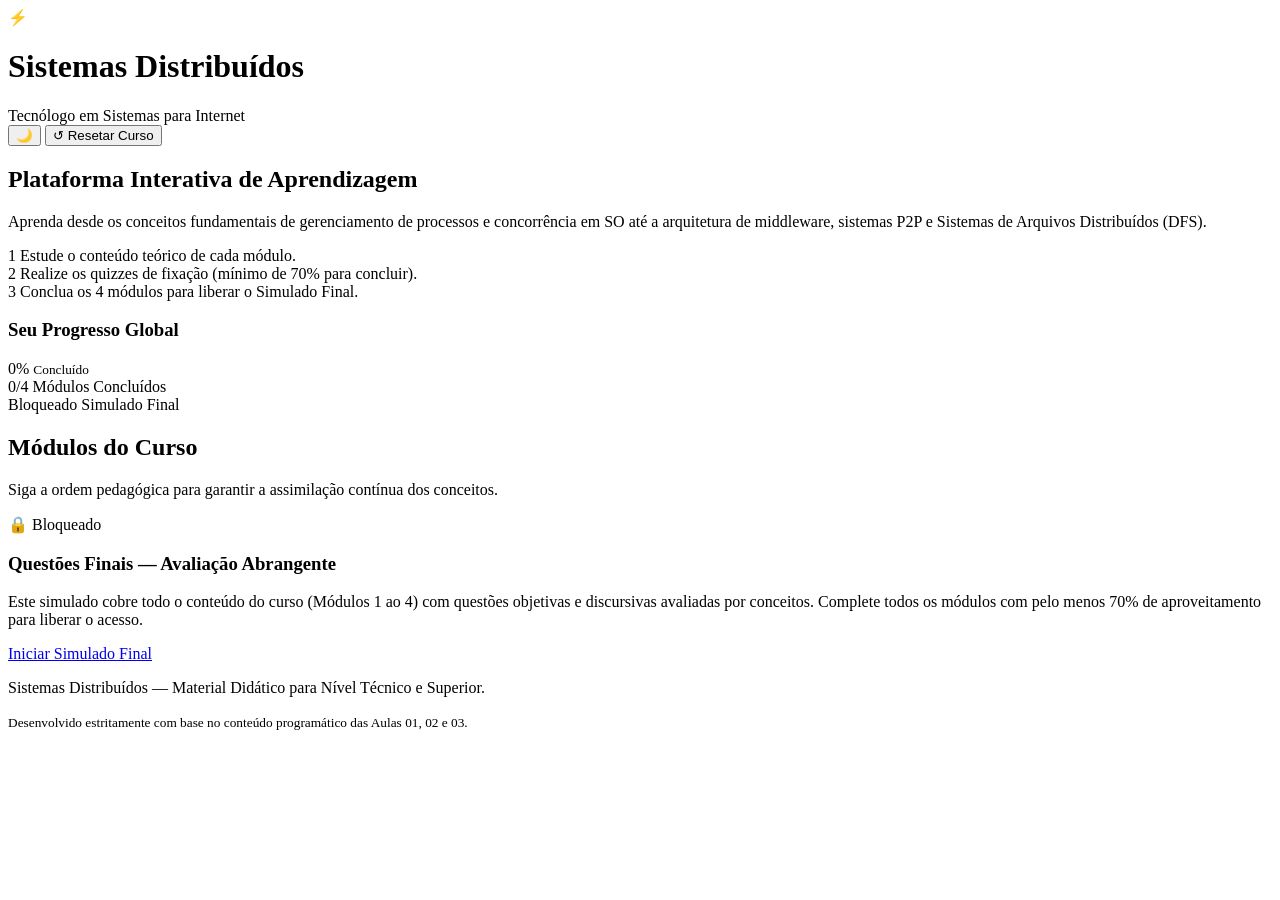
==== index.html @ 3cc9c7b3 "feat: Criando o arquivo index.html para o layout do curso interativo. Este arquivo HTML serve como a" ====
<!DOCTYPE html>
<html lang="pt-BR" data-theme="light">
<head>
    <meta charset="UTF-8">
    <meta name="viewport" content="width=device-width, initial-scale=1.0">
    <title>Sistemas Distribuídos — Curso Interativo</title>
    <meta name="description" content="Plataforma de estudo interativa para a disciplina de Sistemas Distribuídos do curso Tecnólogo em Sistemas para Internet.">
    
    <!-- Estilos CSS -->
    <link rel="stylesheet" href="css/style.css">
</head>
<body>

    <!-- Header Principal -->
    <header class="main-header">
        <div class="header-container">
            <div class="brand">
                <span class="brand-icon">⚡</span>
                <div class="brand-text">
                    <h1>Sistemas Distribuídos</h1>
                    <span class="brand-sub">Tecnólogo em Sistemas para Internet</span>
                </div>
            </div>

            <div class="header-actions">
                <button id="theme-toggle" class="btn-icon" aria-label="Alternar modo escuro" title="Alternar Modo Claro/Escuro">
                    <span class="theme-icon">🌙</span>
                </button>
                <button id="reset-progress" class="btn-outline-danger" title="Reiniciar todo o progresso do curso">
                    <span>↺ Resetar Curso</span>
                </button>
            </div>
        </div>
    </header>

    <!-- Conteúdo Principal -->
    <main class="main-container">

        <!-- Banner de Boas-vindas e Visão Geral -->
        <section class="hero-card">
            <div class="hero-content">
                <h2>Plataforma Interativa de Aprendizagem</h2>
                <p>
                    Aprenda desde os conceitos fundamentais de gerenciamento de processos e concorrência em SO até a arquitetura de middleware, sistemas P2P e Sistemas de Arquivos Distribuídos (DFS).
                </p>
                
                <div class="hero-instructions">
                    <div class="instruction-item">
                        <span class="step-num">1</span>
                        <span>Estude o conteúdo teórico de cada módulo.</span>
                    </div>
                    <div class="instruction-item">
                        <span class="step-num">2</span>
                        <span>Realize os quizzes de fixação (mínimo de 70% para concluir).</span>
                    </div>
                    <div class="instruction-item">
                        <span class="step-num">3</span>
                        <span>Conclua os 4 módulos para liberar o Simulado Final.</span>
                    </div>
                </div>
            </div>

            <!-- Card de Progresso Global -->
            <div class="global-progress-card">
                <h3>Seu Progresso Global</h3>
                <div class="progress-circle-container">
                    <div class="progress-text-display">
                        <span id="global-percentage">0%</span>
                        <small>Concluído</small>
                    </div>
                </div>
                
                <div class="progress-bar-wrapper">
                    <div class="progress-bar-bg">
                        <div id="global-progress-fill" class="progress-bar-fill" style="width: 0%;"></div>
                    </div>
                </div>

                <div class="stats-summary">
                    <div class="stat-box">
                        <span class="stat-number" id="completed-modules-count">0/4</span>
                        <span class="stat-label">Módulos Concluídos</span>
                    </div>
                    <div class="stat-box">
                        <span class="stat-number" id="final-exam-status">Bloqueado</span>
                        <span class="stat-label">Simulado Final</span>
                    </div>
                </div>
            </div>
        </section>

        <!-- Grade de Módulos -->
        <section class="modules-section">
            <div class="section-title-group">
                <h2>Módulos do Curso</h2>
                <p>Siga a ordem pedagógica para garantir a assimilação contínua dos conceitos.</p>
            </div>

            <div id="modules-grid" class="modules-grid">
                <!-- Cards dos Módulos serão renderizados dinamicamente via app.js -->
            </div>
        </section>

        <!-- Seção do Simulado Final -->
        <section class="final-exam-section">
            <div id="final-exam-card" class="exam-card locked">
                <div class="exam-badge" id="exam-badge">🔒 Bloqueado</div>
                <div class="exam-content">
                    <h3>Questões Finais — Avaliação Abrangente</h3>
                    <p id="exam-description">
                        Este simulado cobre todo o conteúdo do curso (Módulos 1 ao 4) com questões objetivas e discursivas avaliadas por conceitos. Complete todos os módulos com pelo menos 70% de aproveitamento para liberar o acesso.
                    </p>
                </div>
                <div class="exam-action">
                    <a id="exam-button" href="questoes-finais.html" class="btn-primary disabled" aria-disabled="true">
                        Iniciar Simulado Final
                    </a>
                </div>
            </div>
        </section>

    </main>

    <!-- Rodapé -->
    <footer class="main-footer">
        <div class="footer-container">
            <p>Sistemas Distribuídos — Material Didático para Nível Técnico e Superior.</p>
            <p><small>Desenvolvido estritamente com base no conteúdo programático das Aulas 01, 02 e 03.</small></p>
        </div>
    </footer>

    <!-- Scripts JavaScript -->
    <script src="js/progress.js"></script>
    <script src="js/app.js"></script>
</body>
</html>
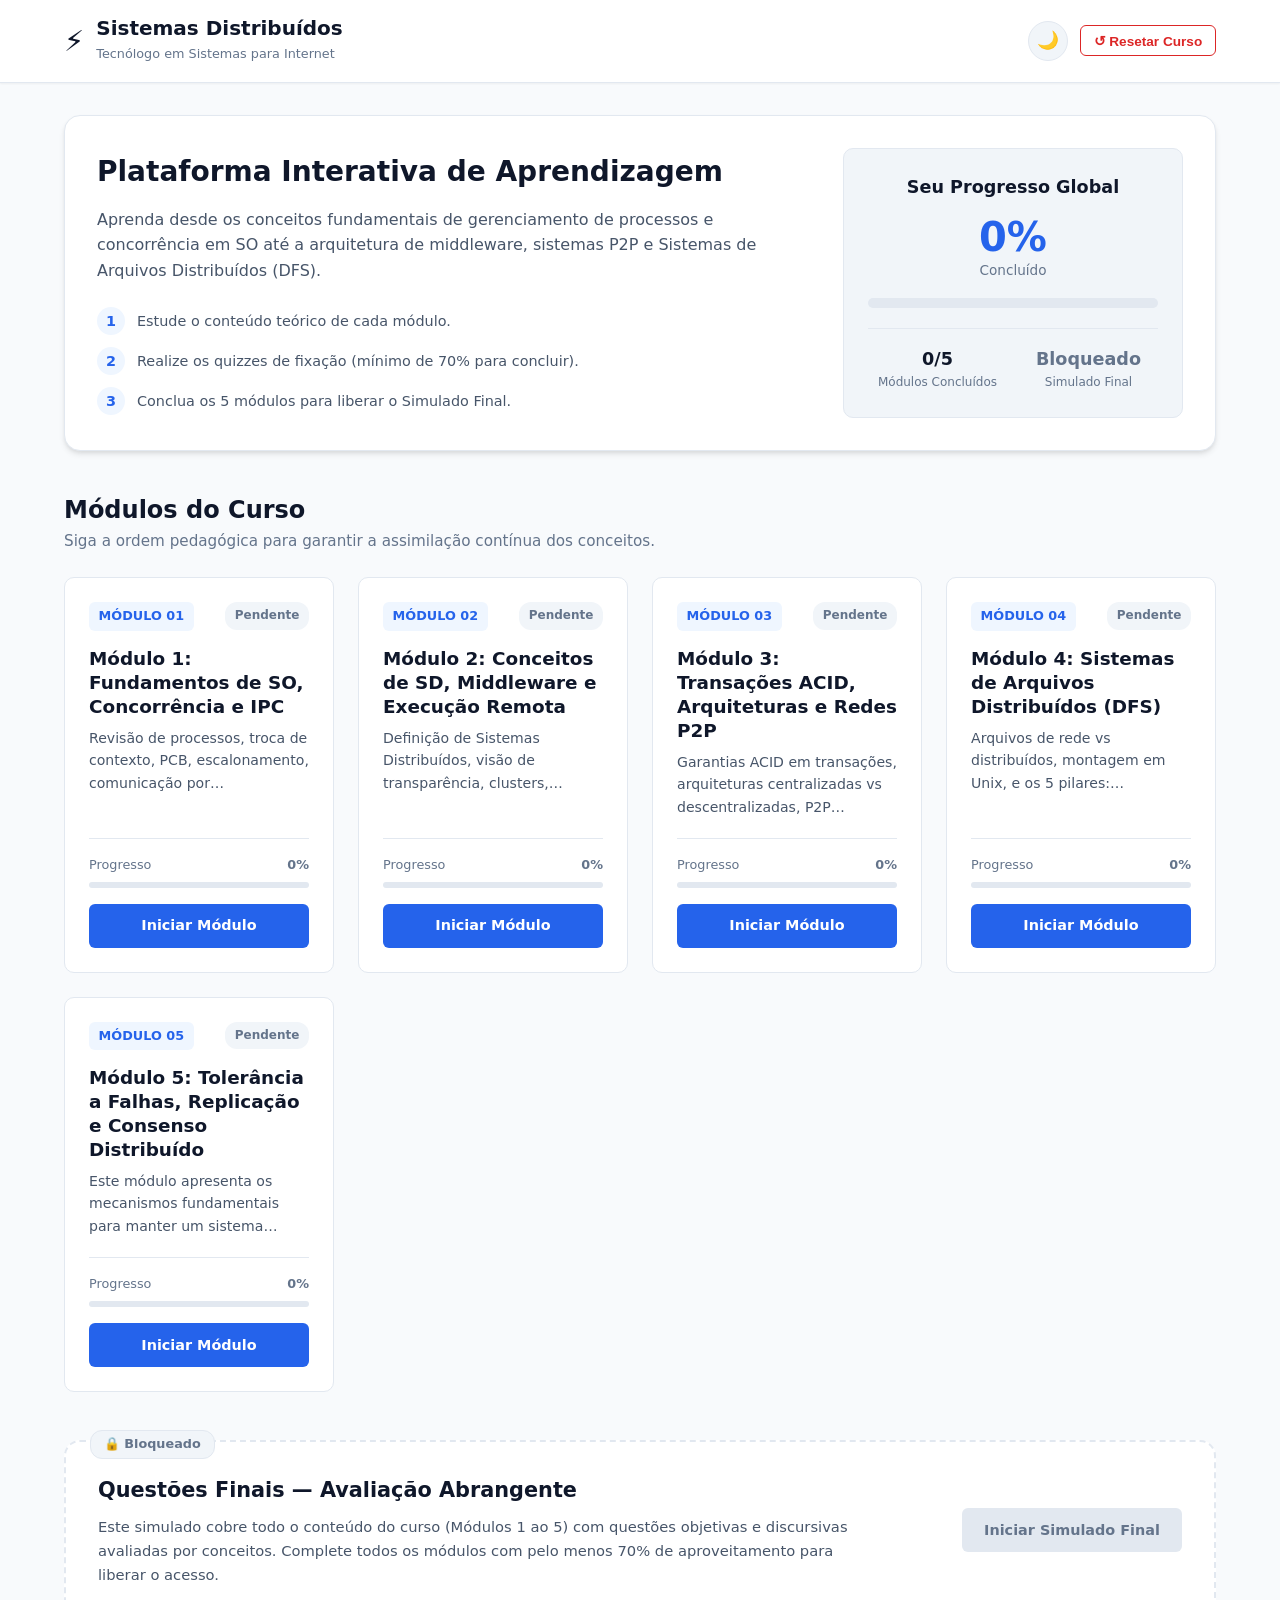
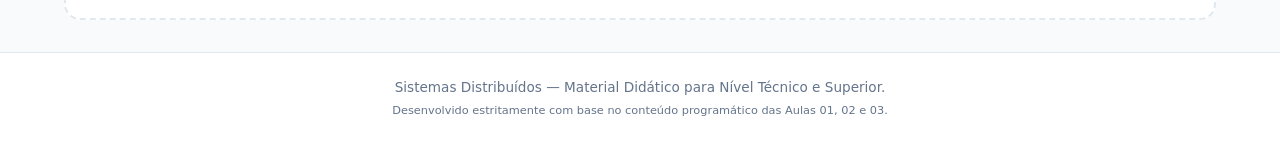
==== commit 600075f0: "feat: Adicionar Módulo 5 e atualizar referências de progresso para o curso de Sistemas Distribuídos" ====
--- a/index.html
+++ b/index.html
@@ -55,7 +55,7 @@
                     </div>
                     <div class="instruction-item">
                         <span class="step-num">3</span>
-                        <span>Conclua os 4 módulos para liberar o Simulado Final.</span>
+                        <span>Conclua os 5 módulos para liberar o Simulado Final.</span>
                     </div>
                 </div>
             </div>
@@ -78,7 +78,7 @@
 
                 <div class="stats-summary">
                     <div class="stat-box">
-                        <span class="stat-number" id="completed-modules-count">0/4</span>
+                        <span class="stat-number" id="completed-modules-count">0/5</span>
                         <span class="stat-label">Módulos Concluídos</span>
                     </div>
                     <div class="stat-box">
@@ -108,7 +108,7 @@
                 <div class="exam-content">
                     <h3>Questões Finais — Avaliação Abrangente</h3>
                     <p id="exam-description">
-                        Este simulado cobre todo o conteúdo do curso (Módulos 1 ao 4) com questões objetivas e discursivas avaliadas por conceitos. Complete todos os módulos com pelo menos 70% de aproveitamento para liberar o acesso.
+                        Este simulado cobre todo o conteúdo do curso (Módulos 1 ao 5) com questões objetivas e discursivas avaliadas por conceitos. Complete todos os módulos com pelo menos 70% de aproveitamento para liberar o acesso.
                     </p>
                 </div>
                 <div class="exam-action">
--- a/css/style.css
+++ b/css/style.css
@@ -0,0 +1,853 @@
+/* ==========================================================================
+   1. VARIÁVEIS CSS E DESIGN SYSTEM (MODO CLARO E ESCURO)
+   ========================================================================== */
+:root {
+    /* Cores de Fundo */
+    --bg-primary: #f8fafc;
+    --bg-card: #ffffff;
+    --bg-header: #ffffff;
+    --bg-secondary: #f1f5f9;
+    
+    /* Cores de Texto */
+    --text-primary: #0f172a;
+    --text-secondary: #475569;
+    --text-muted: #64748b;
+    
+    /* Cores da Marca e Ações */
+    --primary-color: #2563eb;
+    --primary-hover: #1d4ed8;
+    --primary-light: #eff6ff;
+    
+    /* Status e Feedback */
+    --success-color: #16a34a;
+    --success-light: #f0fdf4;
+    --warning-color: #d97706;
+    --warning-light: #fffbeb;
+    --danger-color: #dc2626;
+    --danger-light: #fef2f2;
+    
+    /* Bordas e Sombras */
+    --border-color: #e2e8f0;
+    --border-hover: #cbd5e1;
+    --shadow-sm: 0 1px 2px 0 rgba(0, 0, 0, 0.05);
+    --shadow-md: 0 4px 6px -1px rgba(0, 0, 0, 0.1), 0 2px 4px -1px rgba(0, 0, 0, 0.06);
+    --shadow-lg: 0 10px 15px -3px rgba(0, 0, 0, 0.1), 0 4px 6px -2px rgba(0, 0, 0, 0.05);
+    
+    /* Transições e Raios de Borda */
+    --radius-sm: 6px;
+    --radius-md: 10px;
+    --radius-lg: 16px;
+    --transition-fast: 0.2s ease;
+    --transition-normal: 0.3s ease;
+}
+
+[data-theme="dark"] {
+    --bg-primary: #0f172a;
+    --bg-card: #1e293b;
+    --bg-header: #1e293b;
+    --bg-secondary: #334155;
+    
+    --text-primary: #f8fafc;
+    --text-secondary: #cbd5e1;
+    --text-muted: #94a3b8;
+    
+    --primary-color: #3b82f6;
+    --primary-hover: #60a5fa;
+    --primary-light: #1e3a8a;
+    
+    --success-color: #22c55e;
+    --success-light: #14532d;
+    --warning-color: #f59e0b;
+    --warning-light: #78350f;
+    --danger-color: #ef4444;
+    --danger-light: #7f1d1d;
+    
+    --border-color: #334155;
+    --border-hover: #475569;
+    --shadow-sm: 0 1px 2px 0 rgba(0, 0, 0, 0.3);
+    --shadow-md: 0 4px 6px -1px rgba(0, 0, 0, 0.4);
+    --shadow-lg: 0 10px 15px -3px rgba(0, 0, 0, 0.5);
+}
+
+/* ==========================================================================
+   2. RESET E ESTILOS BASE
+   ========================================================================== */
+* {
+    margin: 0;
+    padding: 0;
+    box-sizing: border-box;
+}
+
+body {
+    font-family: system-ui, -apple-system, BlinkMacSystemFont, 'Segoe UI', Roboto, Oxygen, Ubuntu, Cantarell, sans-serif;
+    background-color: var(--bg-primary);
+    color: var(--text-primary);
+    line-height: 1.6;
+    transition: background-color var(--transition-normal), color var(--transition-normal);
+    min-height: 100vh;
+    display: flex;
+    flex-direction: column;
+}
+
+/* Acessibilidade - Foco Visível */
+:focus-visible {
+    outline: 3px solid var(--primary-color);
+    outline-offset: 2px;
+}
+
+/* ==========================================================================
+   3. HEADER PRINCIPAL E BARRA DE NAVEGAÇÃO
+   ========================================================================== */
+.main-header {
+    background-color: var(--bg-header);
+    border-bottom: 1px solid var(--border-color);
+    position: sticky;
+    top: 0;
+    z-index: 100;
+    box-shadow: var(--shadow-sm);
+}
+
+.header-container {
+    max-width: 1200px;
+    margin: 0 auto;
+    padding: 1rem 1.5rem;
+    display: flex;
+    justify-content: space-between;
+    align-items: center;
+}
+
+.brand {
+    display: flex;
+    align-items: center;
+    gap: 0.75rem;
+}
+
+.brand-icon {
+    font-size: 1.8rem;
+}
+
+.brand-text h1 {
+    font-size: 1.25rem;
+    font-weight: 700;
+    line-height: 1.2;
+    color: var(--text-primary);
+}
+
+.brand-sub {
+    font-size: 0.8rem;
+    color: var(--text-muted);
+}
+
+.header-actions {
+    display: flex;
+    align-items: center;
+    gap: 0.75rem;
+}
+
+/* Botões utilitários do header */
+.btn-icon {
+    background: var(--bg-secondary);
+    border: 1px solid var(--border-color);
+    color: var(--text-primary);
+    width: 40px;
+    height: 40px;
+    border-radius: 50%;
+    display: flex;
+    align-items: center;
+    justify-content: center;
+    cursor: pointer;
+    font-size: 1.1rem;
+    transition: background-color var(--transition-fast);
+}
+
+.btn-icon:hover {
+    background-color: var(--border-color);
+}
+
+.btn-outline-danger {
+    background: transparent;
+    border: 1px solid var(--danger-color);
+    color: var(--danger-color);
+    padding: 0.4rem 0.8rem;
+    border-radius: var(--radius-sm);
+    font-size: 0.85rem;
+    font-weight: 600;
+    cursor: pointer;
+    transition: all var(--transition-fast);
+}
+
+.btn-outline-danger:hover {
+    background-color: var(--danger-color);
+    color: #ffffff;
+}
+
+/* ==========================================================================
+   4. LAYOUT PRINCIPAL E HERO CARD
+   ========================================================================== */
+.main-container {
+    max-width: 1200px;
+    margin: 2rem auto;
+    padding: 0 1.5rem;
+    flex: 1;
+}
+
+.hero-card {
+    background-color: var(--bg-card);
+    border: 1px solid var(--border-color);
+    border-radius: var(--radius-lg);
+    padding: 2rem;
+    box-shadow: var(--shadow-md);
+    display: grid;
+    grid-template-columns: 1fr 340px;
+    gap: 2rem;
+    align-items: center;
+    margin-bottom: 2.5rem;
+}
+
+.hero-content h2 {
+    font-size: 1.75rem;
+    color: var(--text-primary);
+    margin-bottom: 0.75rem;
+}
+
+.hero-content p {
+    color: var(--text-secondary);
+    font-size: 1rem;
+    margin-bottom: 1.5rem;
+}
+
+.hero-instructions {
+    display: flex;
+    flex-direction: column;
+    gap: 0.75rem;
+}
+
+.instruction-item {
+    display: flex;
+    align-items: center;
+    gap: 0.75rem;
+    font-size: 0.9rem;
+    color: var(--text-secondary);
+}
+
+.step-num {
+    background-color: var(--primary-light);
+    color: var(--primary-color);
+    font-weight: 700;
+    width: 28px;
+    height: 28px;
+    border-radius: 50%;
+    display: flex;
+    align-items: center;
+    justify-content: center;
+    flex-shrink: 0;
+}
+
+/* Painel do Progresso Global */
+.global-progress-card {
+    background-color: var(--bg-secondary);
+    border: 1px solid var(--border-color);
+    border-radius: var(--radius-md);
+    padding: 1.5rem;
+    text-align: center;
+}
+
+.global-progress-card h3 {
+    font-size: 1.1rem;
+    margin-bottom: 1rem;
+    color: var(--text-primary);
+}
+
+.progress-circle-container {
+    margin: 0 auto 1rem auto;
+}
+
+.progress-text-display span {
+    display: block;
+    font-size: 2.5rem;
+    font-weight: 800;
+    color: var(--primary-color);
+    line-height: 1;
+}
+
+.progress-text-display small {
+    font-size: 0.85rem;
+    color: var(--text-muted);
+}
+
+.progress-bar-wrapper {
+    margin-bottom: 1.25rem;
+}
+
+.progress-bar-bg {
+    background-color: var(--border-color);
+    height: 10px;
+    border-radius: 5px;
+    overflow: hidden;
+}
+
+.progress-bar-fill {
+    background-color: var(--primary-color);
+    height: 100%;
+    transition: width 0.5s ease-in-out;
+}
+
+.stats-summary {
+    display: grid;
+    grid-template-columns: 1fr 1fr;
+    gap: 0.75rem;
+    border-top: 1px solid var(--border-color);
+    padding-top: 1rem;
+}
+
+.stat-box {
+    display: flex;
+    flex-direction: column;
+}
+
+.stat-number {
+    font-weight: 700;
+    font-size: 1.1rem;
+    color: var(--text-primary);
+}
+
+.stat-label {
+    font-size: 0.75rem;
+    color: var(--text-muted);
+}
+
+/* ==========================================================================
+   5. GRADE DE MÓDULOS E CARDS INDIVIDUAIS
+   ========================================================================== */
+.modules-section {
+    margin-bottom: 3rem;
+}
+
+.section-title-group {
+    margin-bottom: 1.5rem;
+}
+
+.section-title-group h2 {
+    font-size: 1.5rem;
+    color: var(--text-primary);
+}
+
+.section-title-group p {
+    color: var(--text-muted);
+    font-size: 0.95rem;
+}
+
+.modules-grid {
+    display: grid;
+    grid-template-columns: repeat(auto-fit, minmax(270px, 1fr));
+    gap: 1.5rem;
+}
+
+.module-card {
+    background-color: var(--bg-card);
+    border: 1px solid var(--border-color);
+    border-radius: var(--radius-md);
+    padding: 1.5rem;
+    display: flex;
+    flex-direction: column;
+    justify-content: space-between;
+    transition: transform var(--transition-fast), box-shadow var(--transition-fast), border-color var(--transition-fast);
+}
+
+.module-card:hover {
+    transform: translateY(-3px);
+    box-shadow: var(--shadow-lg);
+    border-color: var(--border-hover);
+}
+
+.module-card-header {
+    display: flex;
+    justify-content: space-between;
+    align-items: flex-start;
+    margin-bottom: 1rem;
+}
+
+.module-number {
+    font-size: 0.8rem;
+    font-weight: 700;
+    text-transform: uppercase;
+    color: var(--primary-color);
+    background-color: var(--primary-light);
+    padding: 0.25rem 0.6rem;
+    border-radius: var(--radius-sm);
+}
+
+.module-status-badge {
+    font-size: 0.75rem;
+    font-weight: 600;
+    padding: 0.25rem 0.6rem;
+    border-radius: 12px;
+}
+
+.status-pendente {
+    background-color: var(--bg-secondary);
+    color: var(--text-muted);
+}
+
+.status-andamento {
+    background-color: var(--warning-light);
+    color: var(--warning-color);
+}
+
+.status-concluido {
+    background-color: var(--success-light);
+    color: var(--success-color);
+}
+
+.module-title {
+    font-size: 1.15rem;
+    color: var(--text-primary);
+    margin-bottom: 0.5rem;
+    line-height: 1.3;
+}
+
+.module-description {
+    font-size: 0.88rem;
+    color: var(--text-secondary);
+    margin-bottom: 1.25rem;
+    display: -webkit-box;
+    -webkit-line-clamp: 3;
+    line-clamp: 3;
+    -webkit-box-orient: vertical;
+    overflow: hidden;
+}
+
+.module-card-footer {
+    border-top: 1px solid var(--border-color);
+    padding-top: 1rem;
+}
+
+.module-progress-info {
+    display: flex;
+    justify-content: space-between;
+    font-size: 0.8rem;
+    color: var(--text-muted);
+    margin-bottom: 0.4rem;
+}
+
+.btn-primary {
+    display: inline-block;
+    width: 100%;
+    text-align: center;
+    background-color: var(--primary-color);
+    color: #ffffff;
+    padding: 0.65rem 1rem;
+    border-radius: var(--radius-sm);
+    font-weight: 600;
+    font-size: 0.9rem;
+    text-decoration: none;
+    border: none;
+    cursor: pointer;
+    transition: background-color var(--transition-fast);
+}
+
+.btn-primary:hover {
+    background-color: var(--primary-hover);
+}
+
+.btn-primary.disabled {
+    background-color: var(--border-color);
+    color: var(--text-muted);
+    cursor: not-allowed;
+    pointer-events: none;
+}
+
+/* ==========================================================================
+   6. SEÇÃO E CARD DO SIMULADO FINAL
+   ========================================================================== */
+.exam-card {
+    background-color: var(--bg-card);
+    border: 2px dashed var(--border-color);
+    border-radius: var(--radius-lg);
+    padding: 2rem;
+    display: flex;
+    justify-content: space-between;
+    align-items: center;
+    gap: 2rem;
+    position: relative;
+    transition: all var(--transition-normal);
+}
+
+.exam-card.unlocked {
+    border-style: solid;
+    border-color: var(--success-color);
+    background-color: var(--success-light);
+}
+
+.exam-badge {
+    position: absolute;
+    top: -12px;
+    left: 24px;
+    background-color: var(--bg-secondary);
+    color: var(--text-muted);
+    border: 1px solid var(--border-color);
+    padding: 0.2rem 0.8rem;
+    border-radius: 12px;
+    font-size: 0.8rem;
+    font-weight: 700;
+}
+
+.exam-card.unlocked .exam-badge {
+    background-color: var(--success-color);
+    color: #ffffff;
+    border-color: var(--success-color);
+}
+
+.exam-content h3 {
+    font-size: 1.3rem;
+    color: var(--text-primary);
+    margin-bottom: 0.5rem;
+}
+
+.exam-content p {
+    color: var(--text-secondary);
+    font-size: 0.92rem;
+    max-width: 750px;
+}
+
+.exam-action {
+    min-width: 220px;
+}
+
+/* ==========================================================================
+   7. RODAPÉ
+   ========================================================================== */
+.main-footer {
+    background-color: var(--bg-header);
+    border-top: 1px solid var(--border-color);
+    padding: 1.5rem;
+    text-align: center;
+    color: var(--text-muted);
+    font-size: 0.85rem;
+    margin-top: auto;
+}
+
+/* ==========================================================================
+   8. RESPONSIVIDADE E MEDIA QUERIES (390px, 768px, 1440px)
+   ========================================================================== */
+
+/* Tablets (até 768px) */
+@media (max-width: 768px) {
+    .hero-card {
+        grid-template-columns: 1fr;
+        padding: 1.5rem;
+    }
+    
+    .exam-card {
+        flex-direction: column;
+        align-items: flex-start;
+    }
+    
+    .exam-action {
+        width: 100%;
+    }
+}
+
+/* Celulares (390px e menores) */
+@media (max-width: 390px) {
+    .header-container {
+        padding: 0.8rem 1rem;
+    }
+    
+    .brand-text h1 {
+        font-size: 1.05rem;
+    }
+    
+    .brand-sub {
+        display: none;
+    }
+    
+    .main-container {
+        padding: 0 1rem;
+        margin: 1.2rem auto;
+    }
+    
+    .hero-content h2 {
+        font-size: 1.4rem;
+    }
+    
+    .modules-grid {
+        grid-template-columns: 1fr;
+    }
+}
+
+/* ==========================================================================
+   9. QUIZ, SIMULADO FINAL E FEEDBACK DISCURSIVO
+   ========================================================================== */
+.hidden {
+    display: none !important;
+}
+
+.quiz-form {
+    display: grid;
+    gap: 1.5rem;
+}
+
+.quiz-list {
+    display: grid;
+    gap: 1.25rem;
+}
+
+.question-card {
+    background-color: var(--bg-secondary);
+    border: 1px solid var(--border-color);
+    border-radius: var(--radius-md);
+    padding: 1.25rem;
+}
+
+.question-card h3 {
+    font-size: 1rem;
+    margin-bottom: 0.75rem;
+    color: var(--text-primary);
+}
+
+.question-card p {
+    color: var(--text-primary);
+    margin-bottom: 1rem;
+    line-height: 1.6;
+}
+
+.options-list {
+    display: grid;
+    gap: 0.7rem;
+}
+
+.option-item {
+    display: flex;
+    align-items: flex-start;
+    gap: 0.75rem;
+    padding: 0.8rem 0.9rem;
+    background-color: var(--bg-card);
+    border: 1px solid var(--border-color);
+    border-radius: var(--radius-sm);
+    color: var(--text-primary);
+    cursor: pointer;
+}
+
+.option-item input {
+    margin-top: 0.2rem;
+    accent-color: var(--primary-color);
+}
+
+.option-letter {
+    min-width: 28px;
+    height: 28px;
+    display: inline-flex;
+    align-items: center;
+    justify-content: center;
+    border-radius: 50%;
+    background-color: var(--primary-light);
+    color: var(--primary-color);
+    font-weight: 700;
+}
+
+.quiz-submit-btn {
+    width: 100%;
+    max-width: 260px;
+}
+
+.quiz-result-box {
+    margin-top: 1rem;
+    display: grid;
+    gap: 1rem;
+}
+
+.quiz-summary {
+    padding: 1rem 1.1rem;
+    border-radius: var(--radius-md);
+    border: 1px solid transparent;
+}
+
+.quiz-summary.success {
+    background-color: var(--success-light);
+    border-color: rgba(34, 197, 94, 0.3);
+    color: var(--text-primary);
+}
+
+.quiz-summary.warning {
+    background-color: var(--warning-light);
+    border-color: rgba(245, 158, 11, 0.3);
+    color: var(--text-primary);
+}
+
+.result-item {
+    padding: 1rem;
+    border: 1px solid var(--border-color);
+    border-radius: var(--radius-sm);
+    background-color: var(--bg-card);
+}
+
+.result-item.correct {
+    border-left: 4px solid var(--success-color);
+}
+
+.result-item.incorrect {
+    border-left: 4px solid var(--danger-color);
+}
+
+.result-item p {
+    margin: 0.35rem 0;
+    color: var(--text-primary);
+}
+
+.discursive-quiz-block {
+    display: grid;
+    gap: 1.25rem;
+    margin-top: 2rem;
+}
+
+.discursive-card {
+    background-color: var(--bg-card);
+    border: 1px solid var(--border-color);
+    border-radius: var(--radius-md);
+    padding: 1.25rem;
+}
+
+.discursive-card h3 {
+    margin-bottom: 0.7rem;
+    color: var(--text-primary);
+}
+
+.discursive-card p {
+    color: var(--text-secondary);
+    margin-bottom: 0.8rem;
+}
+
+.discursive-card textarea {
+    width: 100%;
+    min-height: 180px;
+    max-height: 420px;
+    padding: 1rem;
+    border-radius: var(--radius-md);
+    border: 1px solid var(--border-color);
+    background-color: var(--bg-primary);
+    color: var(--text-primary);
+    font: inherit;
+    font-size: 16px;
+    resize: vertical;
+    line-height: 1.6;
+    transition: border-color var(--transition-fast), box-shadow var(--transition-fast);
+}
+
+.discursive-card textarea:focus {
+    border-color: var(--primary-color);
+    box-shadow: 0 0 0 3px rgba(37, 99, 235, 0.12);
+}
+
+.discursive-feedback {
+    margin-top: 1rem;
+}
+
+.alert {
+    padding: 1rem;
+    border-radius: var(--radius-md);
+    border: 1px solid transparent;
+}
+
+.alert.success {
+    background-color: var(--success-light);
+    border-color: rgba(34, 197, 94, 0.35);
+    color: var(--text-primary);
+}
+
+.alert.warning {
+    background-color: var(--warning-light);
+    border-color: rgba(245, 158, 11, 0.35);
+    color: var(--text-primary);
+}
+
+.alert.error {
+    background-color: var(--danger-light);
+    border-color: rgba(220, 38, 38, 0.3);
+    color: var(--text-primary);
+}
+
+.empty-state {
+    color: var(--text-muted);
+    font-style: italic;
+}
+
+.exam-page-container {
+    padding-top: 1rem;
+}
+
+.exam-shell {
+    background-color: var(--bg-card);
+    border: 1px solid var(--border-color);
+    border-radius: var(--radius-lg);
+    box-shadow: var(--shadow-md);
+    padding: 2rem;
+}
+
+.exam-head {
+    margin-bottom: 2rem;
+}
+
+.exam-head h2 {
+    margin-bottom: 0.75rem;
+    color: var(--text-primary);
+}
+
+.exam-head p {
+    color: var(--text-secondary);
+}
+
+.exam-badge-final {
+    position: static;
+    display: inline-flex;
+    margin-bottom: 1rem;
+    background-color: var(--primary-light);
+    color: var(--primary-color);
+    border-color: transparent;
+}
+
+.exam-guard-card {
+    background-color: var(--bg-card);
+    border: 1px solid var(--border-color);
+    border-radius: var(--radius-lg);
+    padding: 2rem;
+    box-shadow: var(--shadow-md);
+    text-align: left;
+}
+
+.exam-guard-card h2 {
+    margin-bottom: 1rem;
+    color: var(--text-primary);
+}
+
+.exam-guard-card p {
+    margin-bottom: 1rem;
+    color: var(--text-secondary);
+}
+
+@media (max-width: 768px) {
+    .exam-shell,
+    .exam-guard-card {
+        padding: 1.25rem;
+    }
+
+    .quiz-submit-btn {
+        max-width: none;
+    }
+}
+
+@media (max-width: 390px) {
+    .question-card,
+    .discursive-card {
+        padding: 1rem;
+    }
+
+    .option-item {
+        padding: 0.7rem 0.8rem;
+    }
+
+    .discursive-card textarea {
+        min-height: 150px;
+        font-size: 16px;
+    }
+}
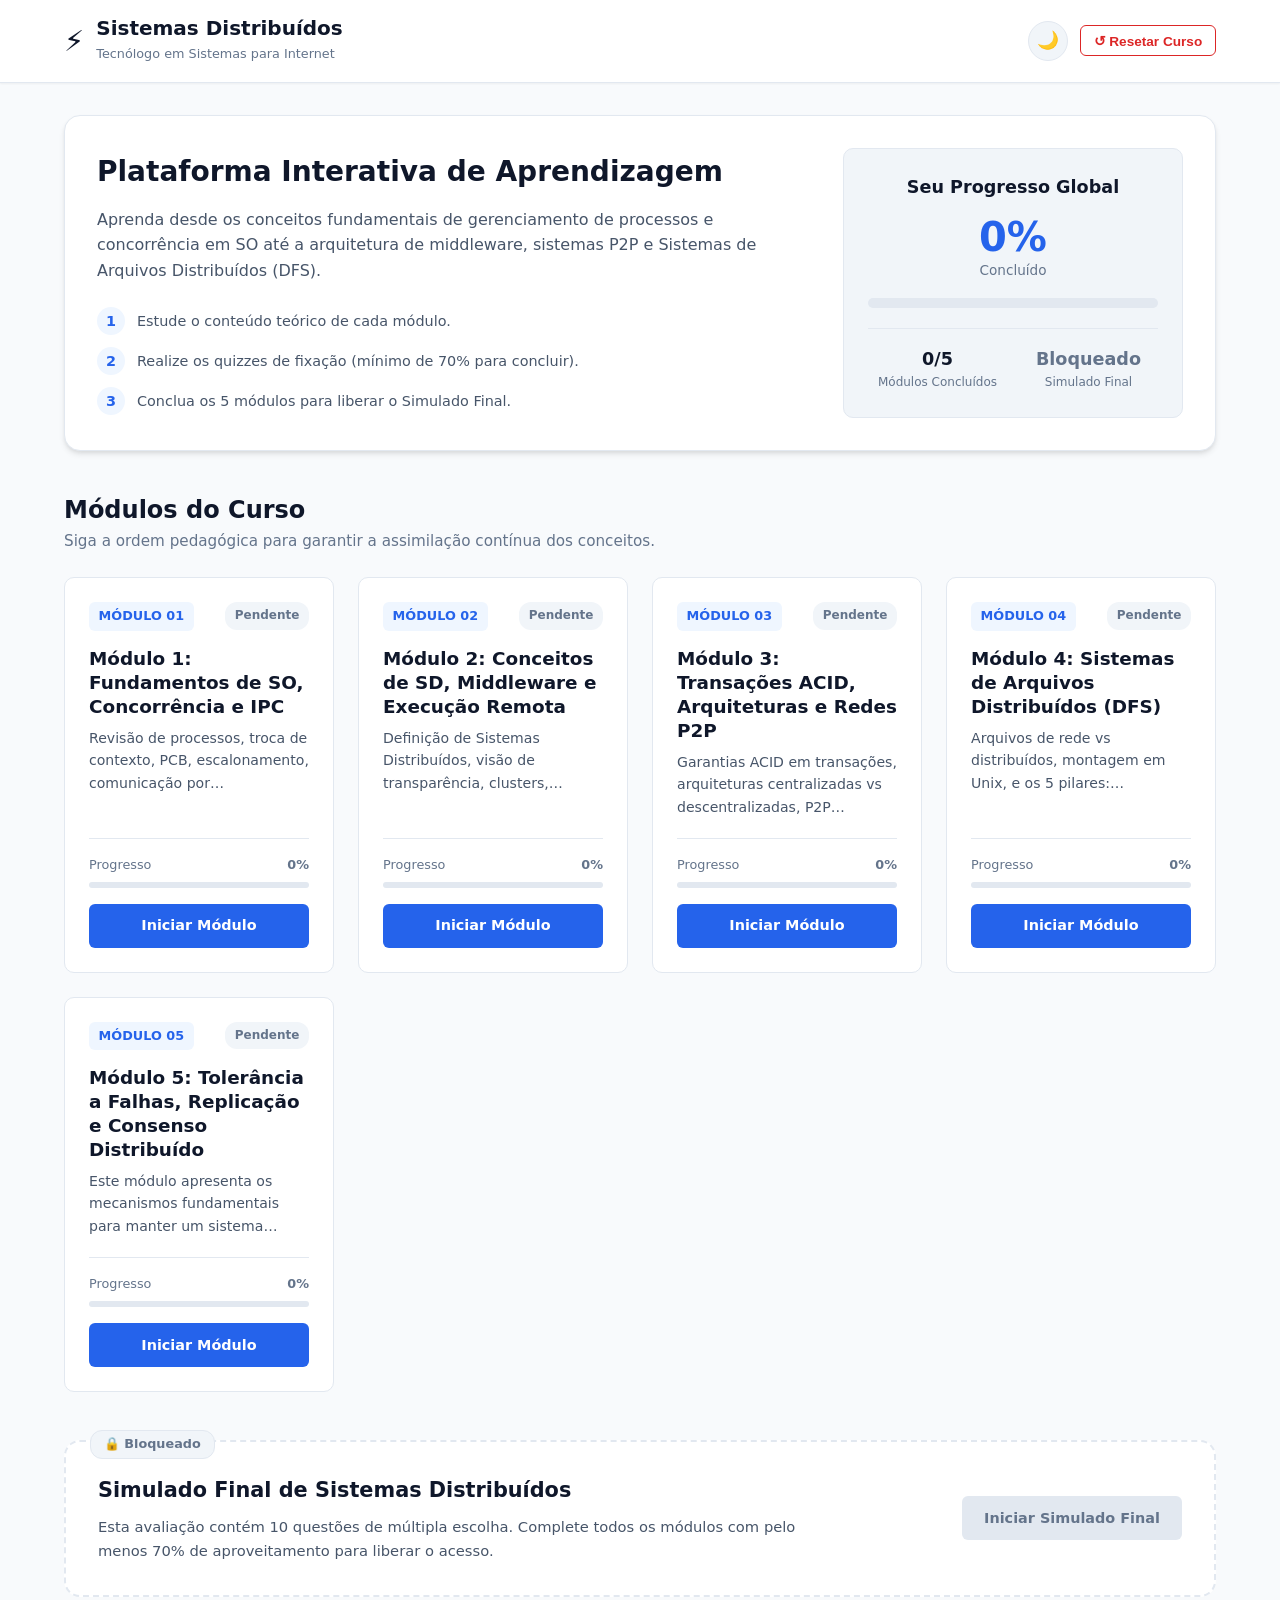
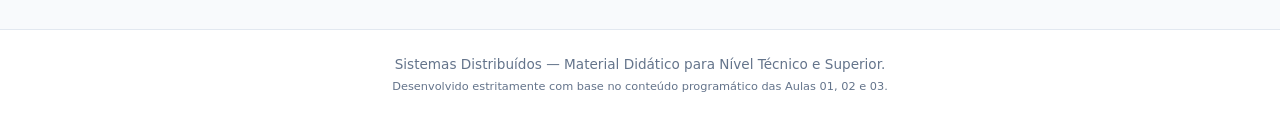
==== commit 522769ba: "feat: Atualizar simulado final com novas questões e melhorias na interface" ====
--- a/index.html
+++ b/index.html
@@ -106,9 +106,9 @@
             <div id="final-exam-card" class="exam-card locked">
                 <div class="exam-badge" id="exam-badge">🔒 Bloqueado</div>
                 <div class="exam-content">
-                    <h3>Questões Finais — Avaliação Abrangente</h3>
+                    <h3>Simulado Final de Sistemas Distribuídos</h3>
                     <p id="exam-description">
-                        Este simulado cobre todo o conteúdo do curso (Módulos 1 ao 5) com questões objetivas e discursivas avaliadas por conceitos. Complete todos os módulos com pelo menos 70% de aproveitamento para liberar o acesso.
+                        Esta avaliação contém 10 questões de múltipla escolha. Complete todos os módulos com pelo menos 70% de aproveitamento para liberar o acesso.
                     </p>
                 </div>
                 <div class="exam-action">
